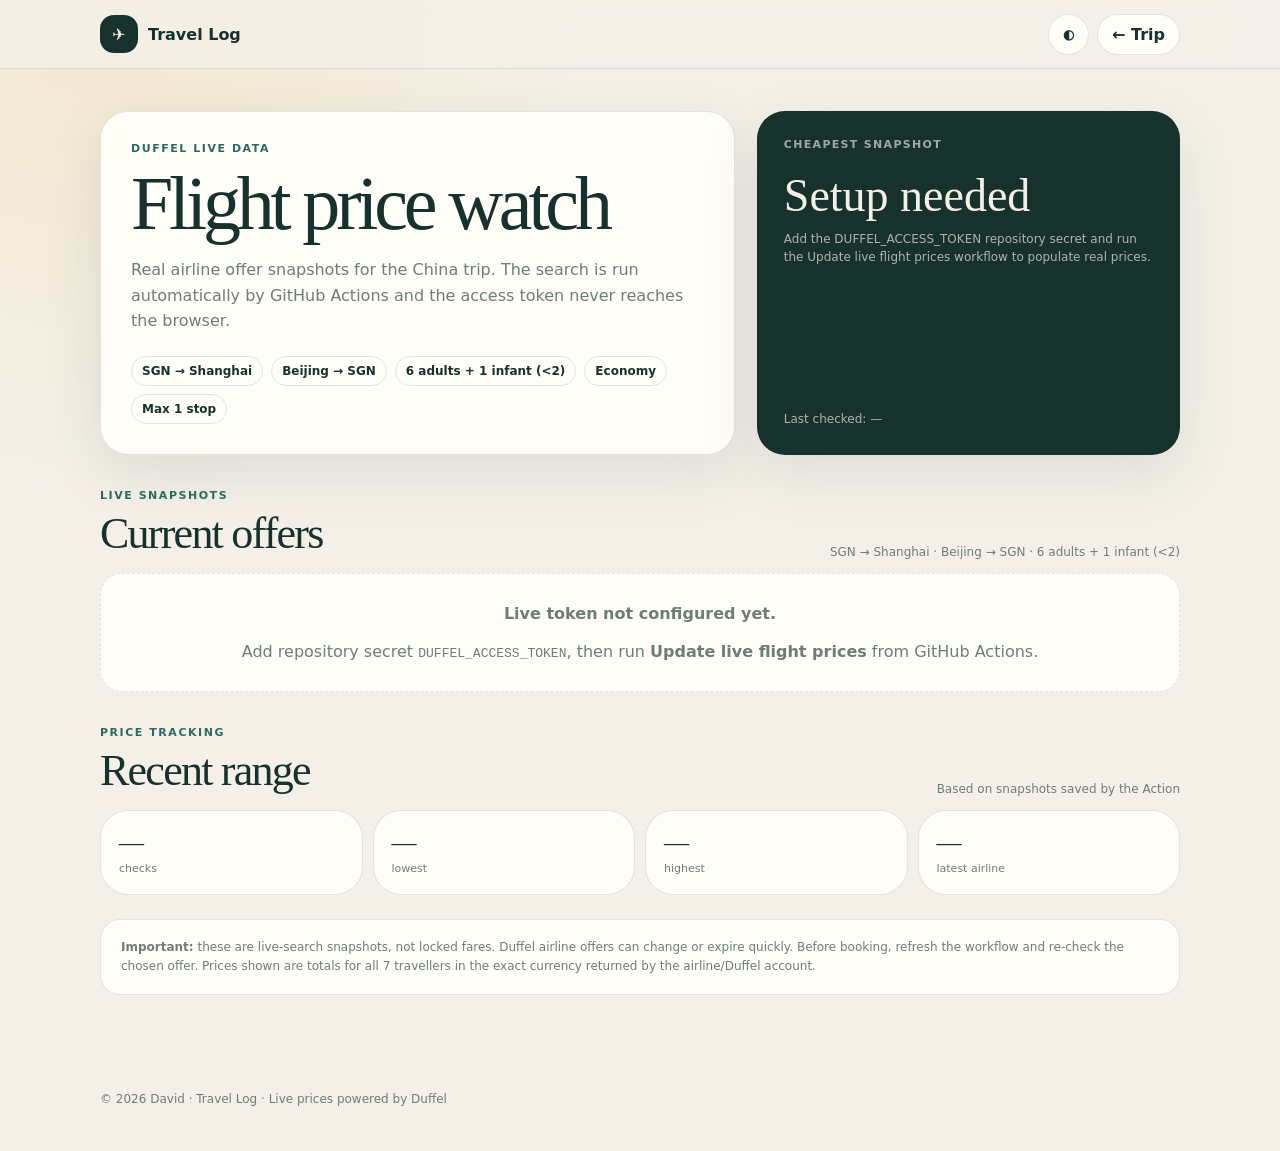
==== flights/index.html @ 50b67983 "Add clean flights route" ====
<!doctype html><meta charset="utf-8"><meta name="viewport" content="width=device-width,initial-scale=1"><title>Flight Prices</title><script>location.replace('../flights.html'+location.search+location.hash)</script><p><a href="../flights.html">Open live flight prices</a></p>
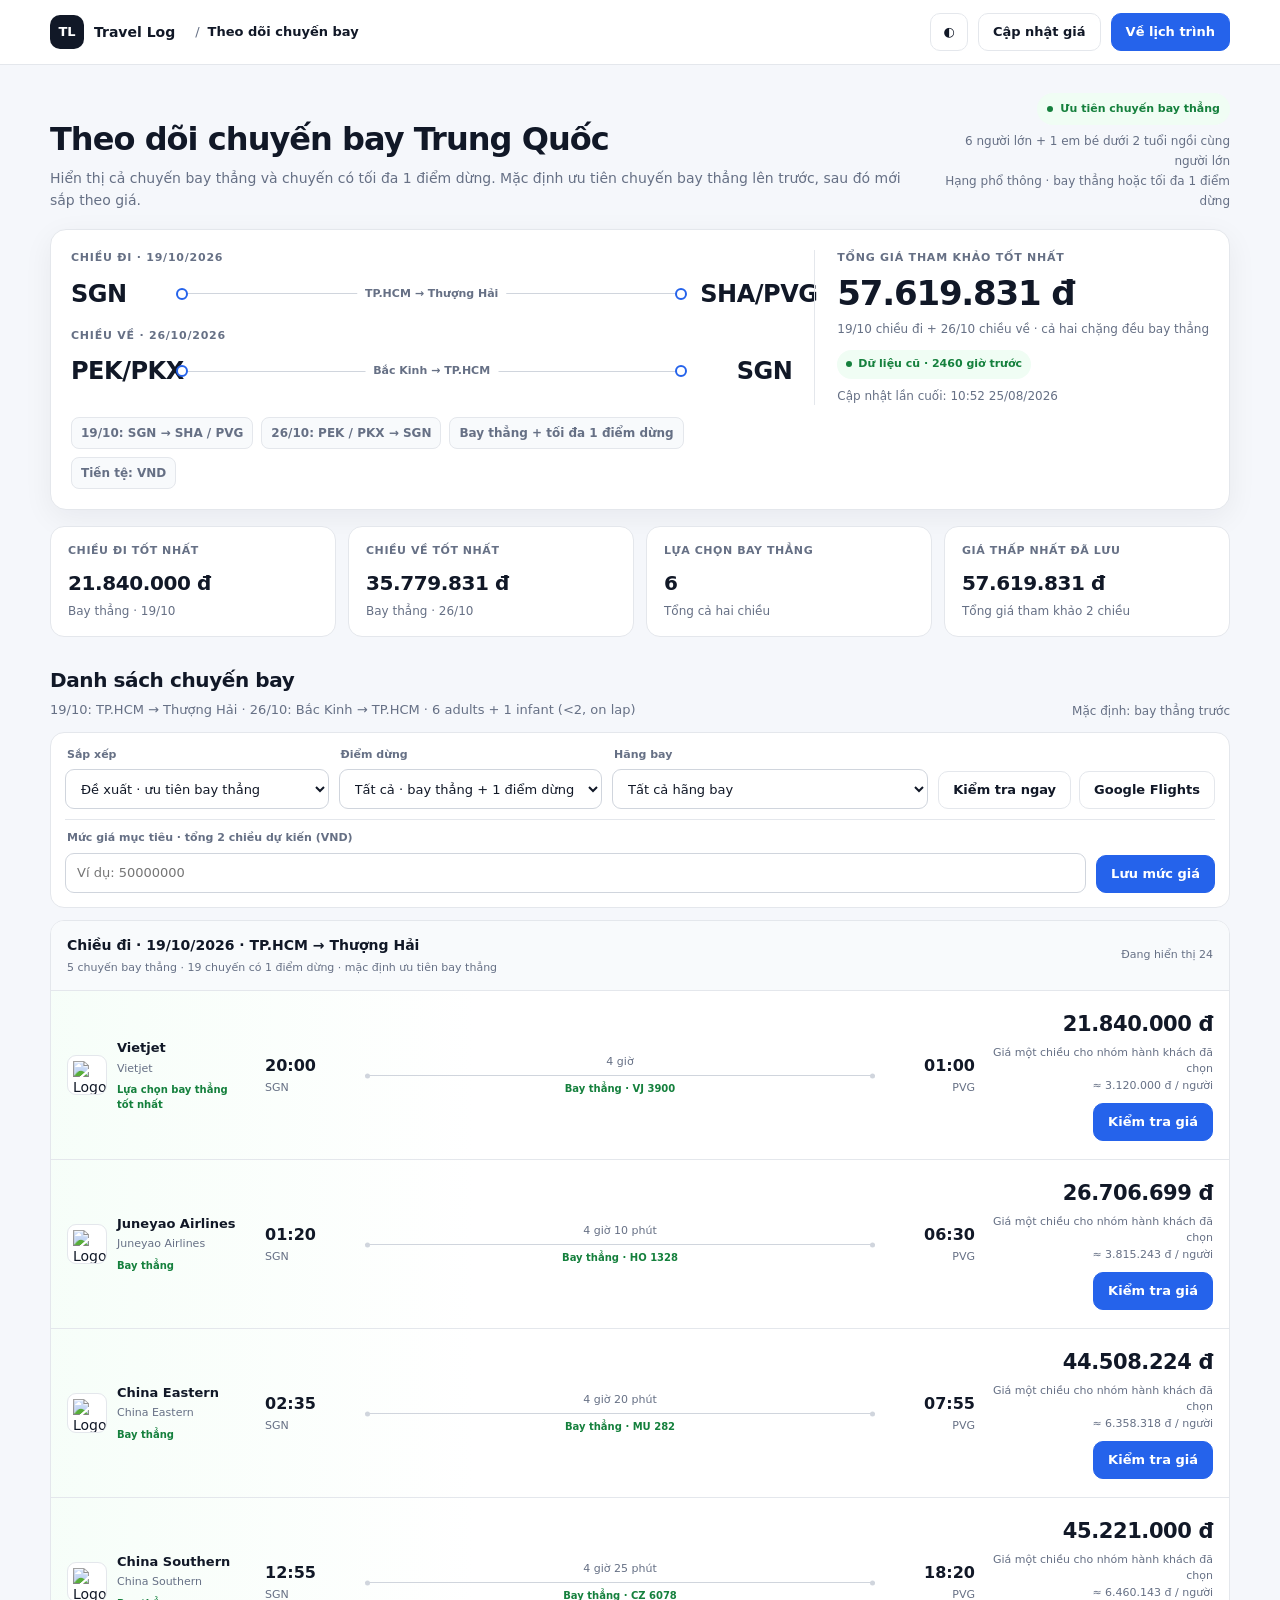
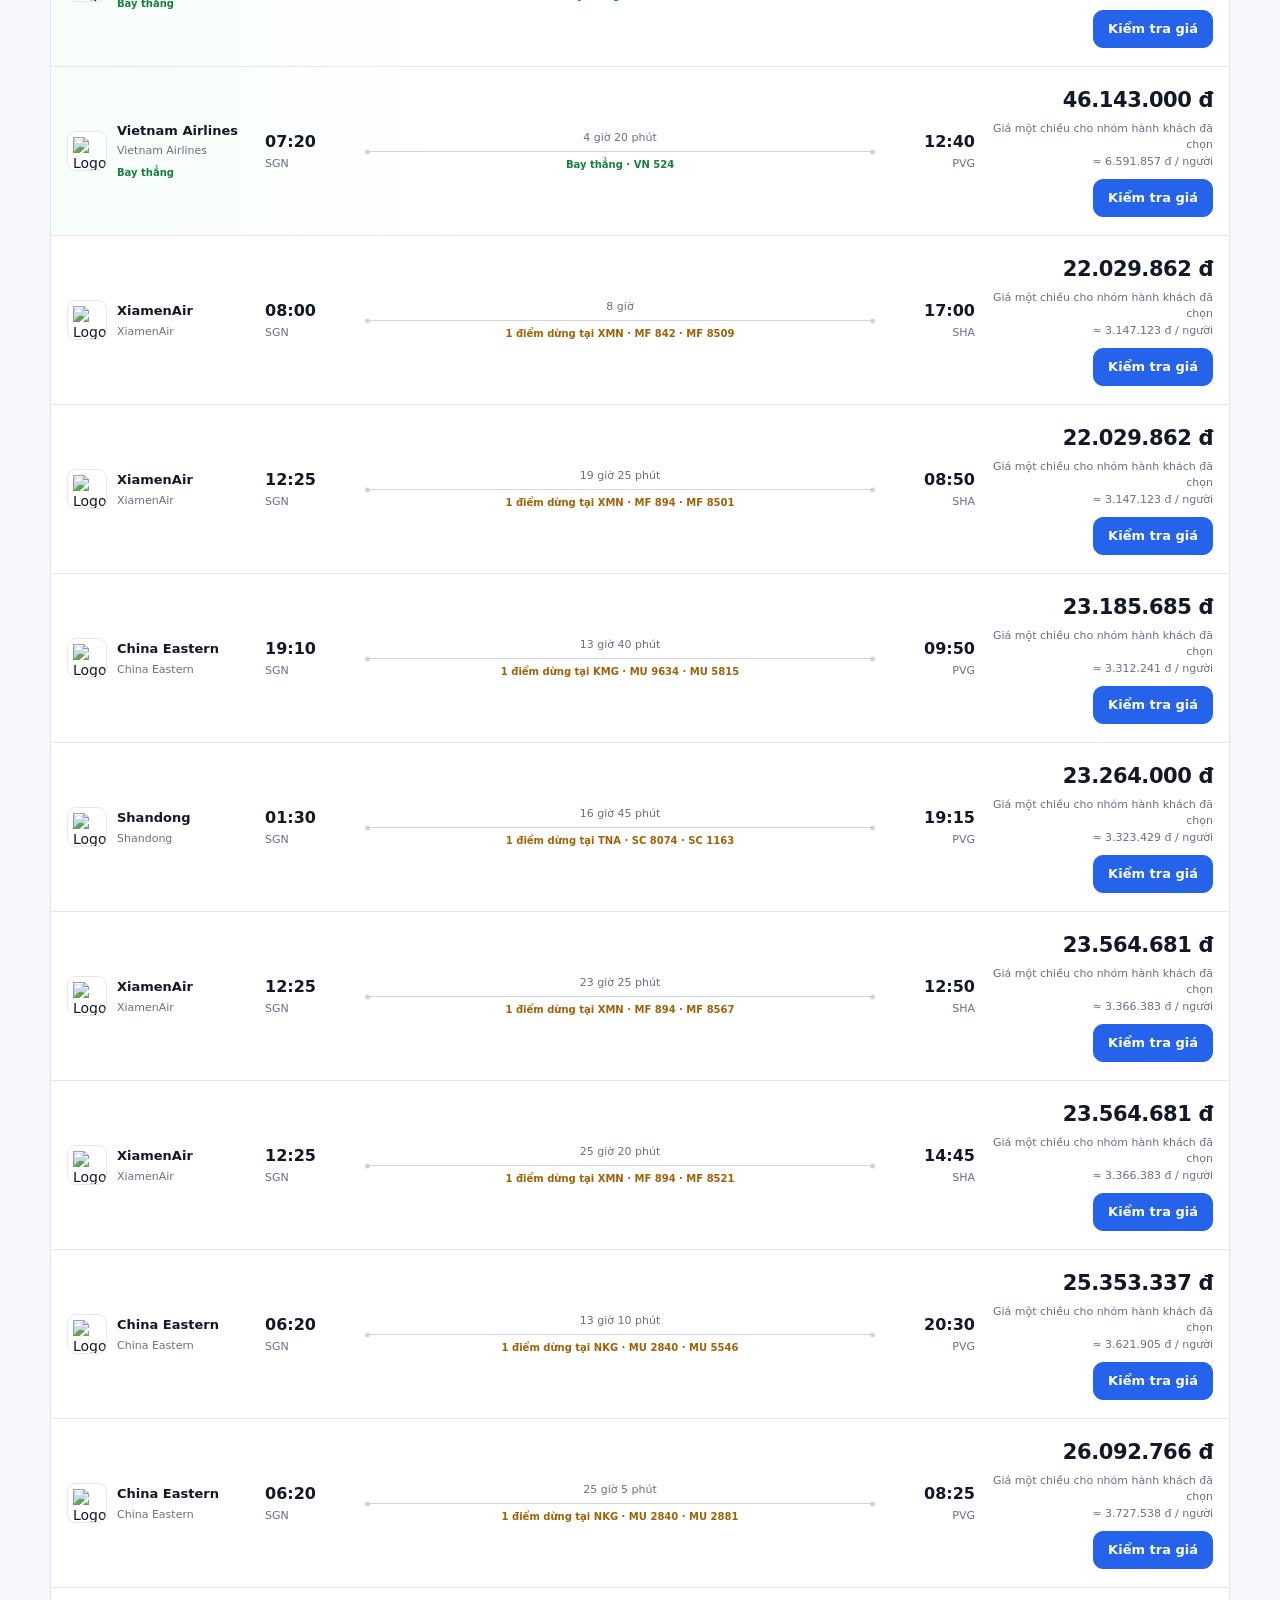
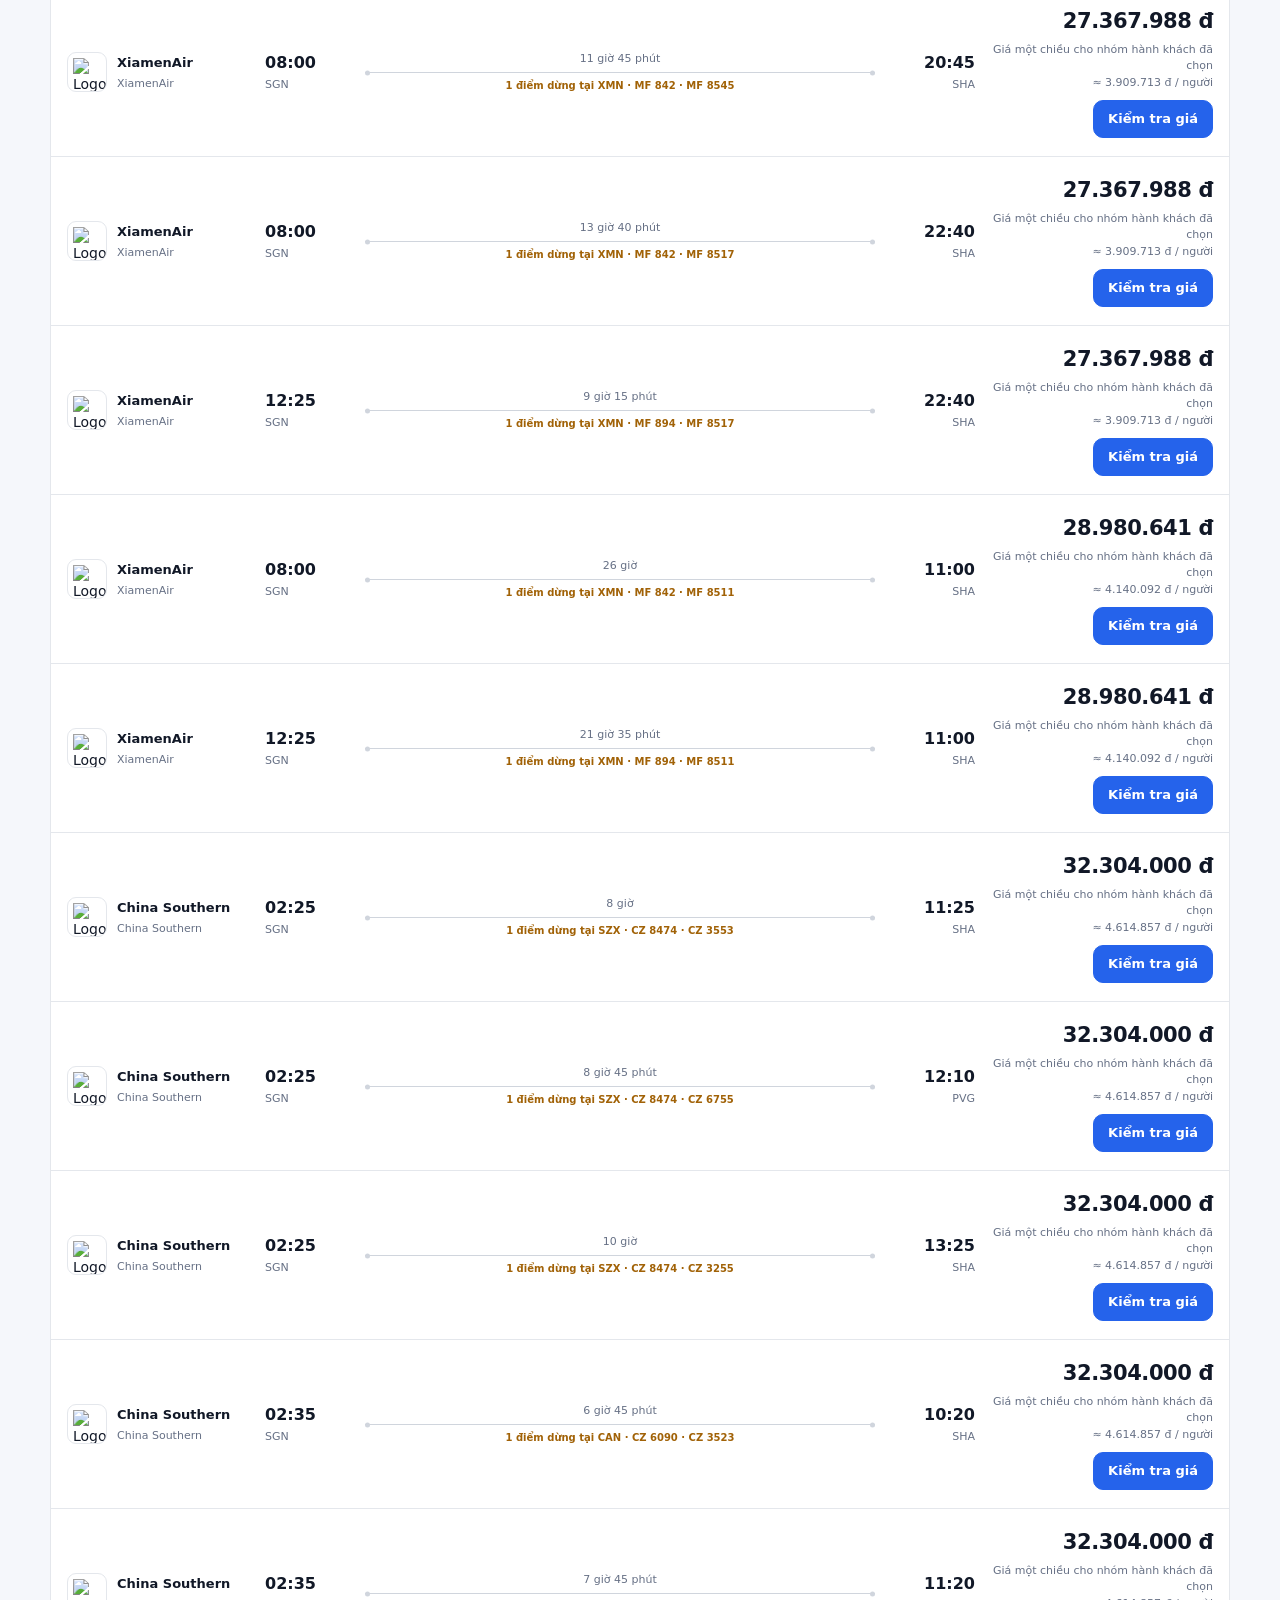
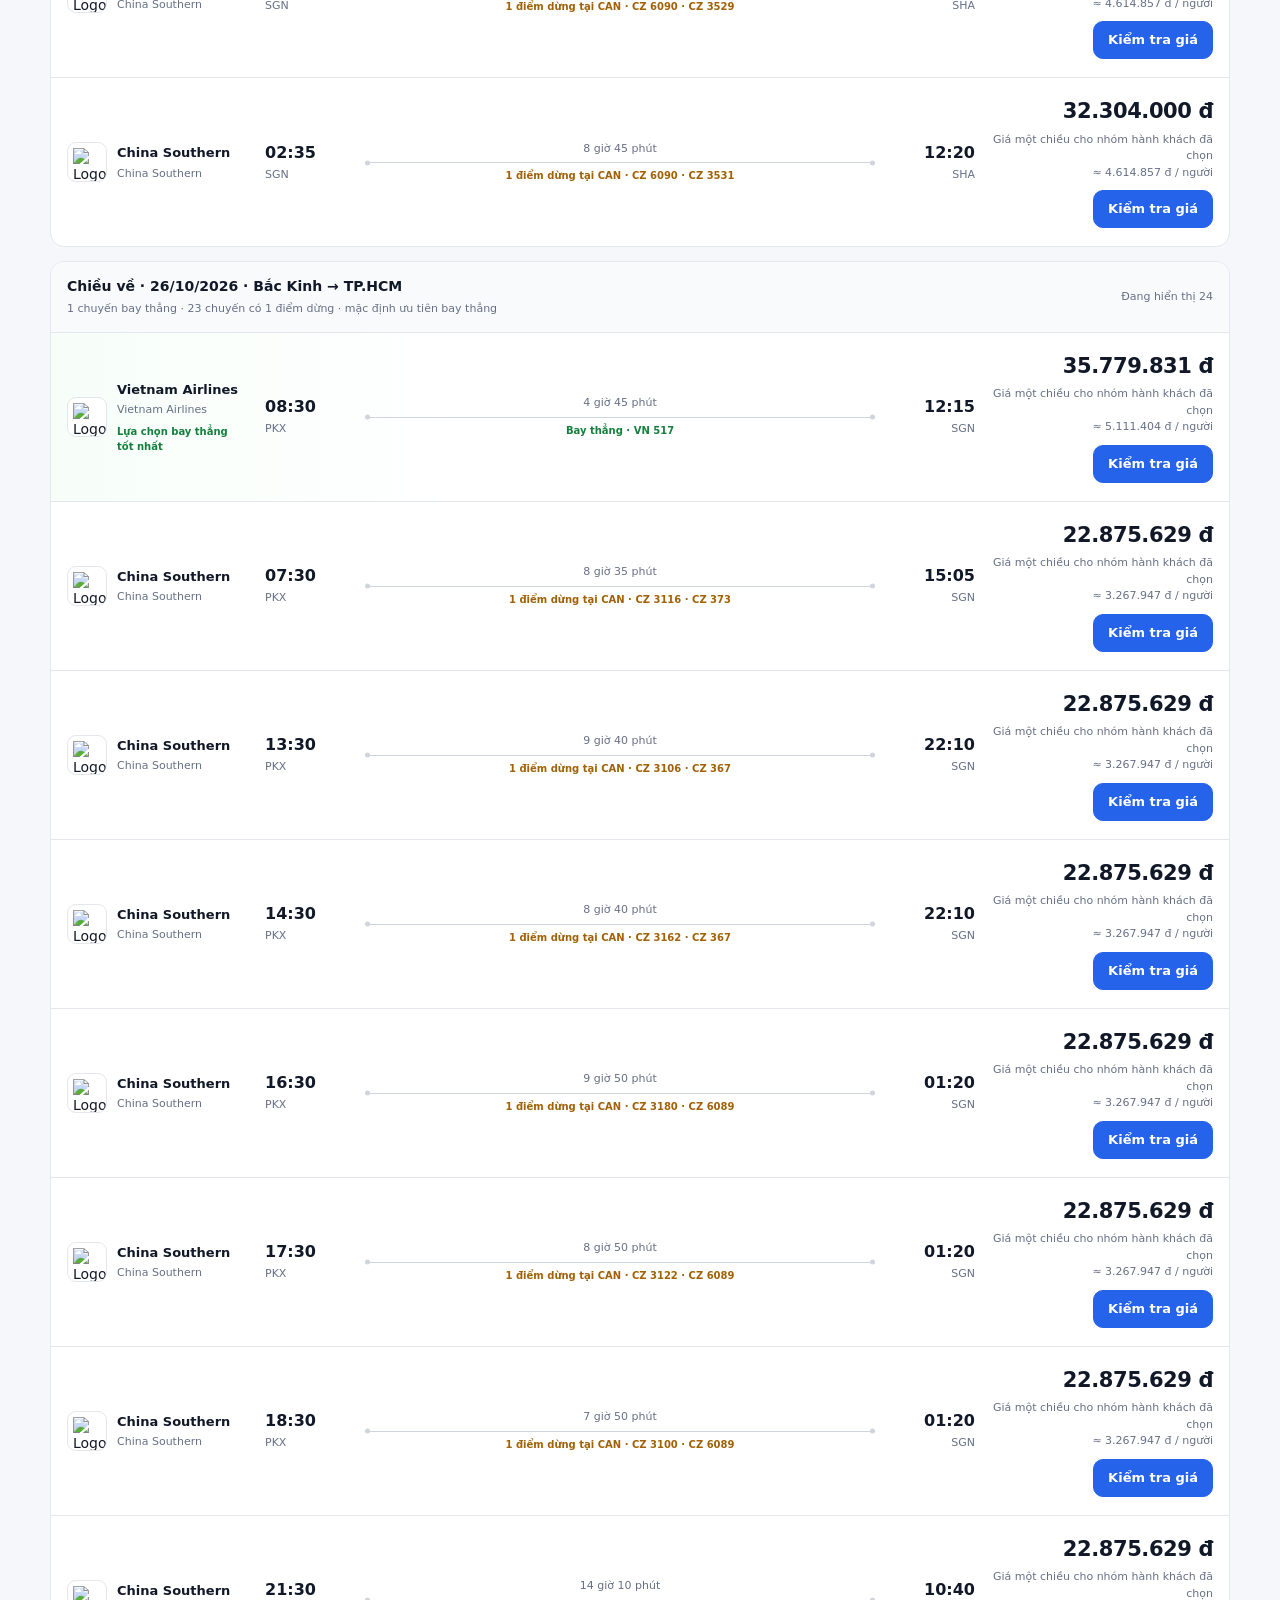
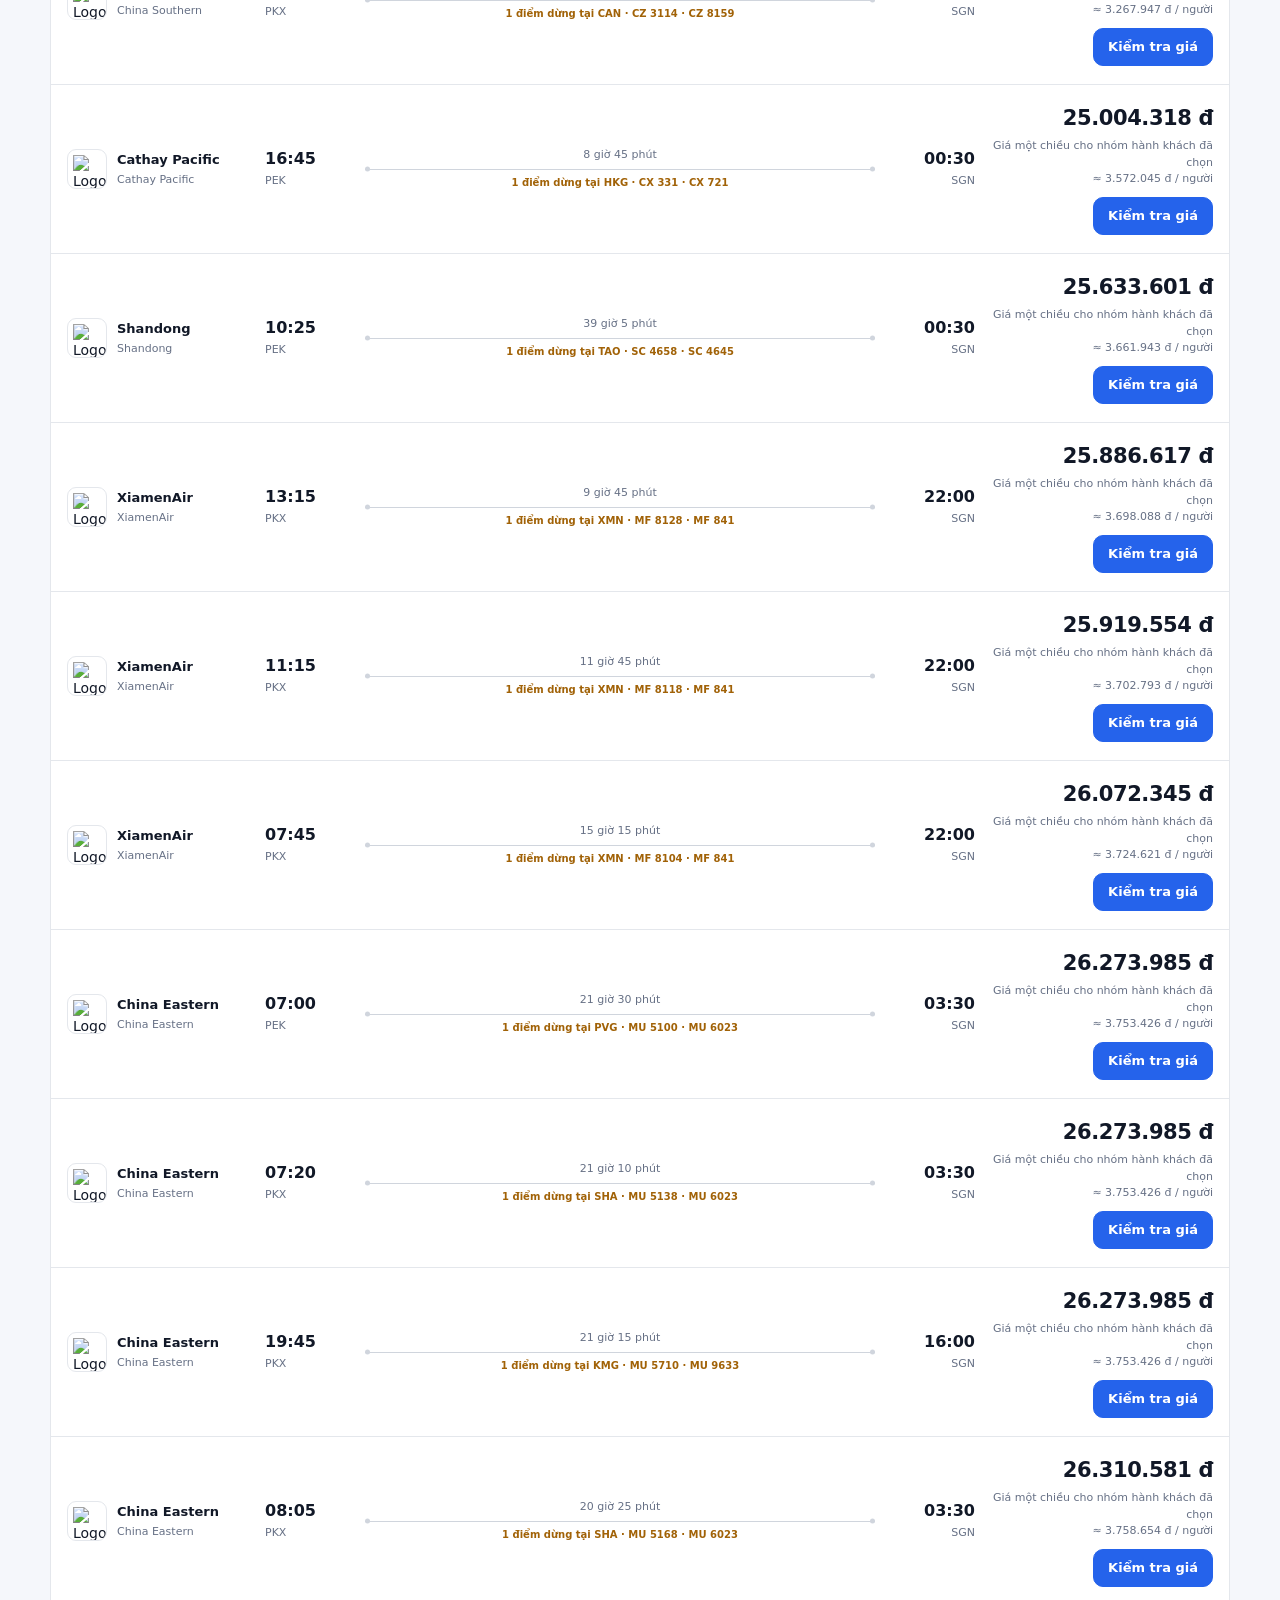
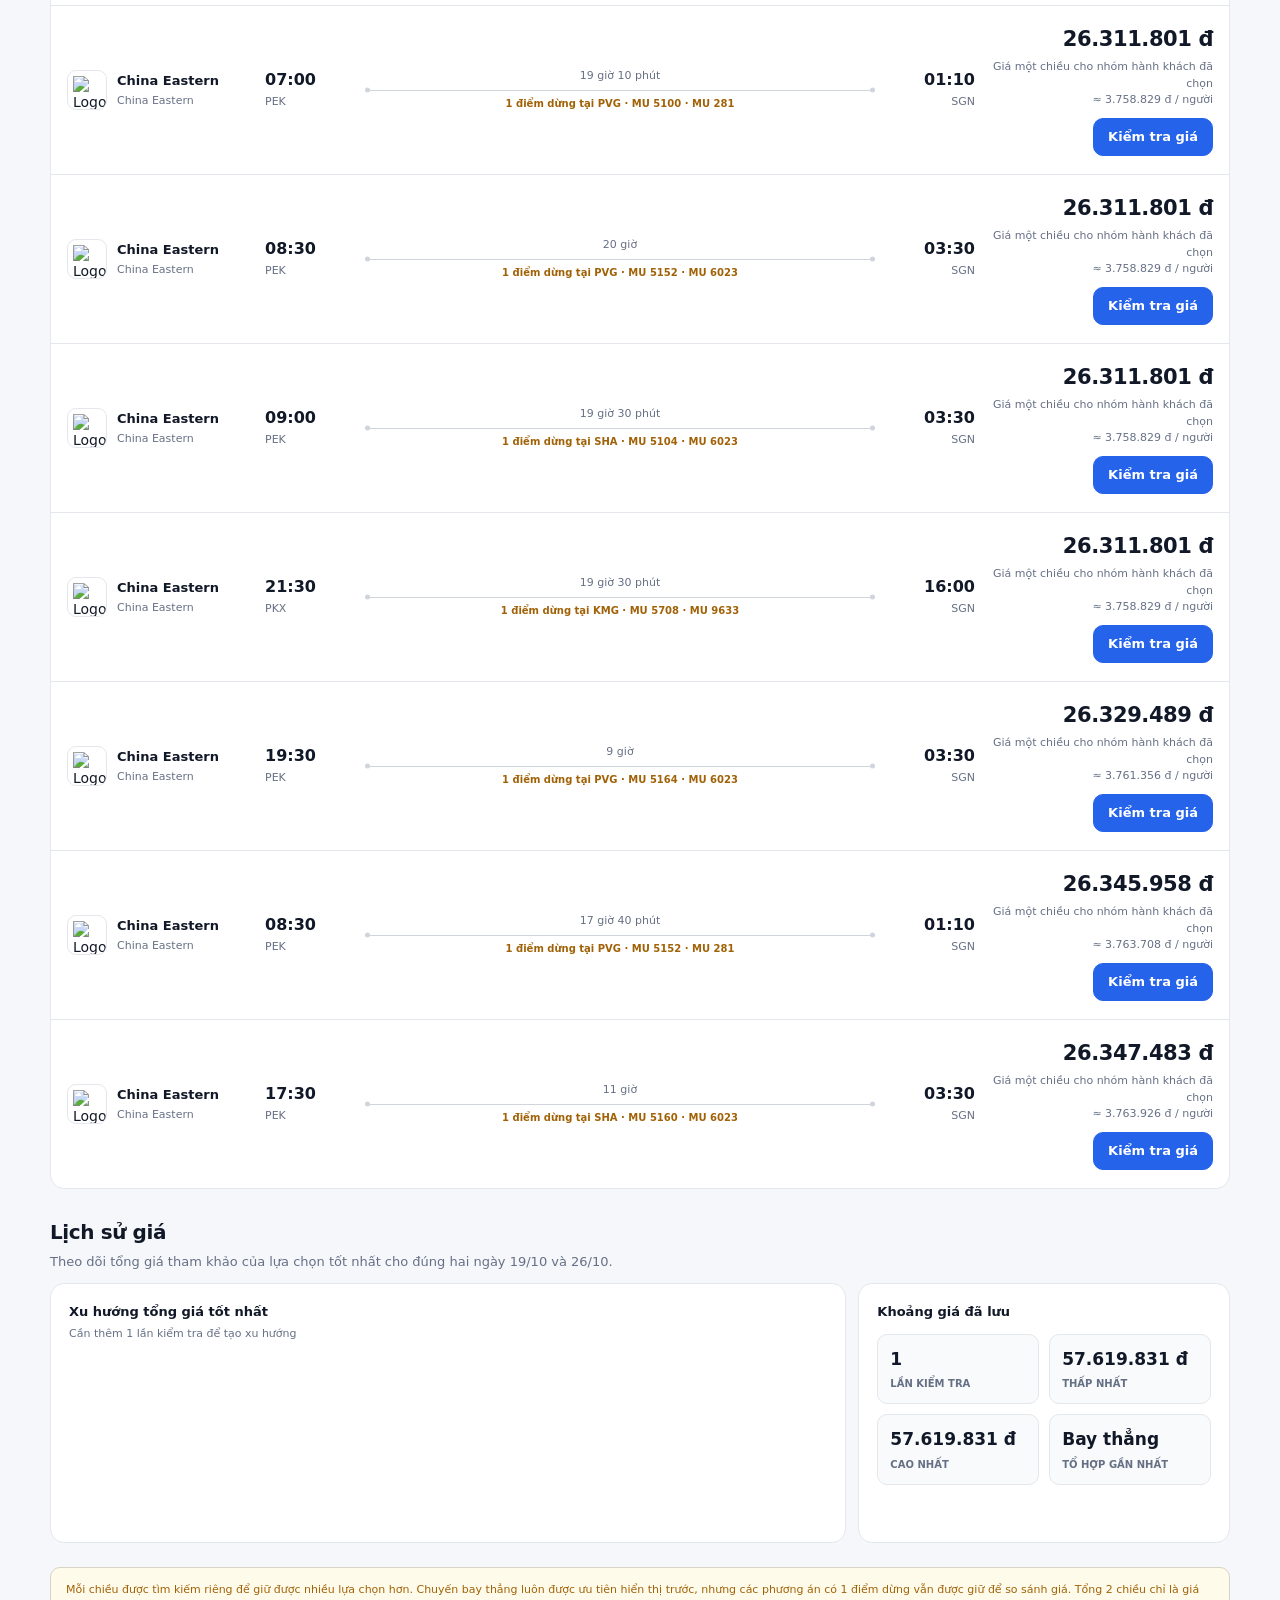
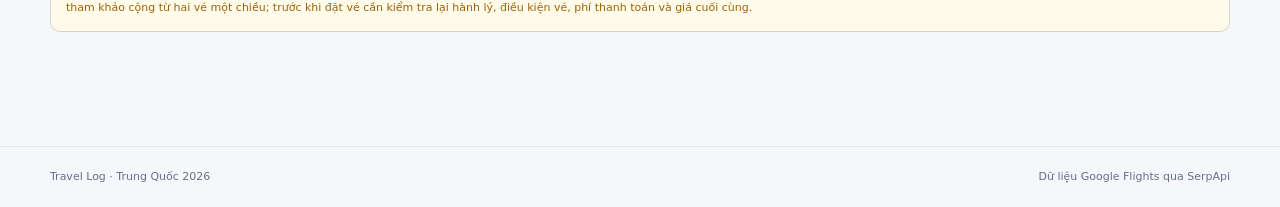
==== commit 06bf8a65: "chore: localize flights redirect page" ====
--- a/flights/index.html
+++ b/flights/index.html
@@ -1 +1,13 @@
-<!doctype html><meta charset="utf-8"><meta name="viewport" content="width=device-width,initial-scale=1"><title>Flight Prices</title><script>location.replace('../flights.html'+location.search+location.hash)</script><p><a href="../flights.html">Open live flight prices</a></p>
+<!doctype html>
+<html lang="vi">
+<head>
+  <meta charset="utf-8">
+  <meta name="viewport" content="width=device-width,initial-scale=1">
+  <meta name="robots" content="noindex">
+  <title>Giá vé máy bay · Travel Log</title>
+  <script>location.replace('../flights.html'+location.search+location.hash)</script>
+</head>
+<body style="font-family:system-ui,-apple-system,BlinkMacSystemFont,'Segoe UI','Noto Sans','Helvetica Neue',Arial,sans-serif">
+  <p>Đang chuyển đến trang theo dõi giá vé… <a href="../flights.html">Mở trang giá vé</a></p>
+</body>
+</html>
